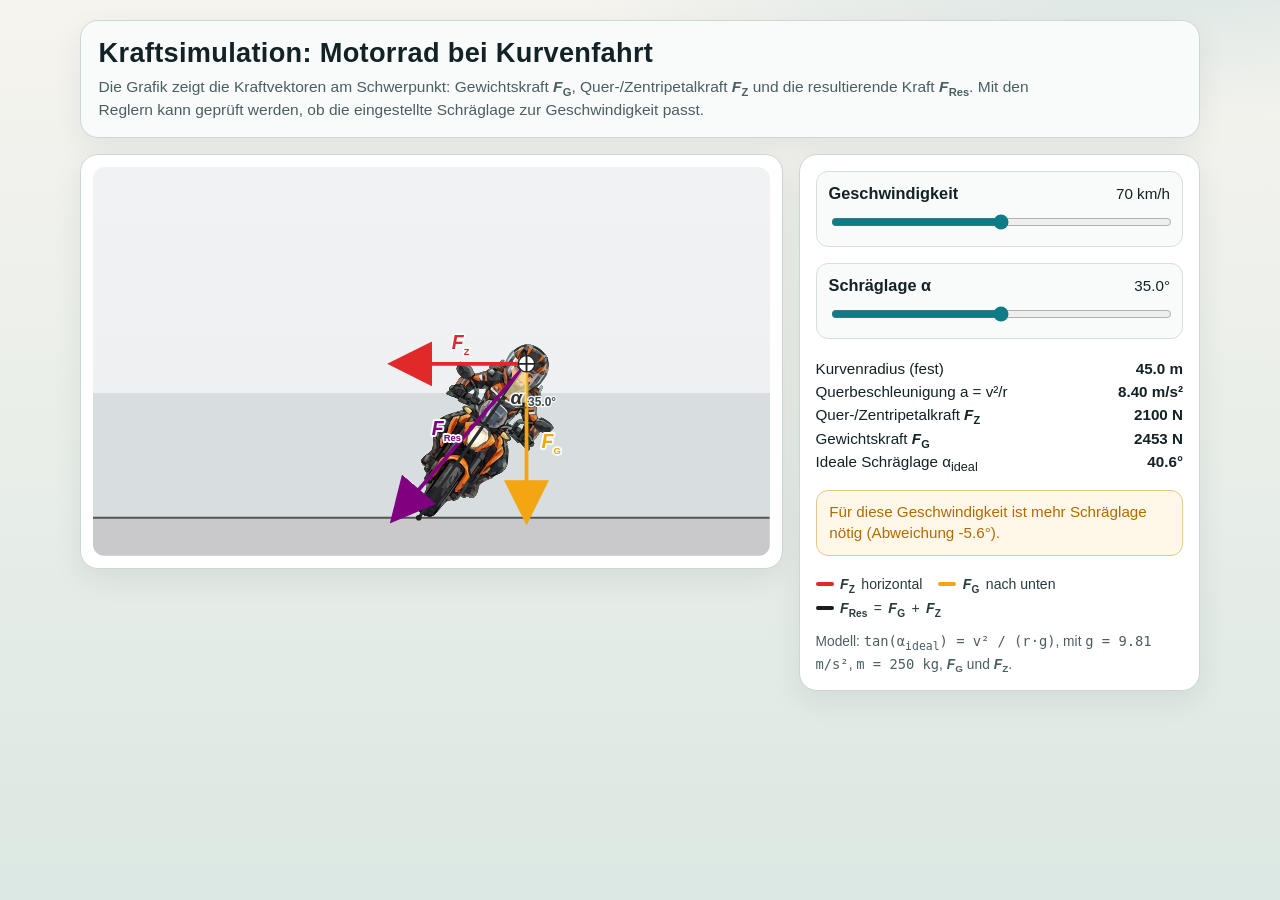
==== index.html @ 05901b91 "Improve force symbol notation and responsive subtitle width" ====
﻿<!doctype html>
<html lang="de">
<head>
  <meta charset="utf-8">
  <meta name="viewport" content="width=device-width, initial-scale=1">
  <title>Motorrad in der Kurve - Kraftsimulation</title>
  <style>
    :root {
      --bg-top: #f6f4ef;
      --bg-bottom: #dce8e3;
      --panel: #ffffff;
      --ink: #132225;
      --muted: #4b5e62;
      --accent: #0e7c86;
      --good: #1d7a36;
      --warn: #b36b00;
      --danger: #b3002d;
      --force-g: #f3a512;
      --force-z: #e12929;
      --force-r: #1c1c1c;
    }

    * {
      box-sizing: border-box;
    }

    body {
      margin: 0;
      min-height: 100vh;
      font-family: "Bahnschrift", "Trebuchet MS", "Segoe UI", sans-serif;
      color: var(--ink);
      background:
        radial-gradient(1200px 500px at 90% -20%, #bfd8d8 0%, transparent 60%),
        linear-gradient(180deg, var(--bg-top), var(--bg-bottom));
    }

    .page {
      max-width: 1160px;
      margin: 0 auto;
      padding: 1.25rem;
      display: grid;
      gap: 1rem;
    }

    .hero {
      background: #f8fbfa;
      border: 1px solid #c9d8d7;
      border-radius: 18px;
      padding: 1rem 1.1rem;
      box-shadow: 0 10px 30px rgba(12, 35, 44, 0.07);
    }

    h1 {
      margin: 0;
      font-weight: 700;
      letter-spacing: 0.3px;
      font-size: clamp(1.15rem, 2.2vw, 1.7rem);
    }

    .subtitle {
      margin: 0.45rem 0 0;
      color: var(--muted);
      font-size: 0.97rem;
      line-height: 1.45;
      max-width: min(100%, 112ch);
    }

    .layout {
      display: grid;
      gap: 1rem;
      grid-template-columns: minmax(0, 1.4fr) minmax(280px, 0.8fr);
      align-items: start;
    }

    .card {
      background: var(--panel);
      border: 1px solid #c9d8d7;
      border-radius: 18px;
      box-shadow: 0 10px 30px rgba(12, 35, 44, 0.08);
      overflow: hidden;
    }

    .sim-wrap {
      padding: 0.75rem;
    }

    svg {
      width: 100%;
      height: auto;
      display: block;
      border-radius: 12px;
      background: linear-gradient(180deg, #f1f2f4 0%, #eef0f2 58%, #d8dde0 58%, #d8dde0 100%);
    }

    .bike-image {
      pointer-events: none;
      image-rendering: auto;
    }

    .controls {
      padding: 1rem;
      display: grid;
      gap: 1rem;
    }

    .control {
      border: 1px solid #d4dfde;
      border-radius: 12px;
      padding: 0.75rem;
      background: #f8fbfa;
    }

    .label-line {
      display: flex;
      justify-content: space-between;
      gap: 0.5rem;
      align-items: baseline;
      font-size: 0.95rem;
      margin-bottom: 0.55rem;
    }

    .label-line strong {
      font-size: 1.02rem;
    }

    input[type="range"] {
      width: 100%;
      accent-color: var(--accent);
      cursor: pointer;
    }

    .facts {
      display: grid;
      gap: 0.4rem;
      margin-top: 0.3rem;
      font-size: 0.95rem;
    }

    .facts div {
      display: flex;
      justify-content: space-between;
      gap: 0.5rem;
    }

    .facts span:last-child {
      font-variant-numeric: tabular-nums;
      font-weight: 600;
    }

    .status {
      border-radius: 12px;
      padding: 0.7rem 0.8rem;
      border: 1px solid #ced9d8;
      background: #f9fbfa;
      font-size: 0.95rem;
      line-height: 1.35;
    }

    .status.good {
      border-color: #8dc29c;
      background: #ecf8f0;
      color: var(--good);
    }

    .status.warn {
      border-color: #e8c78a;
      background: #fff7e8;
      color: var(--warn);
    }

    .legend {
      display: flex;
      flex-wrap: wrap;
      gap: 0.55rem 1rem;
      font-size: 0.88rem;
      color: #2a3a3d;
      margin-top: 0.25rem;
    }

    .chip {
      display: inline-flex;
      align-items: center;
      gap: 0.4rem;
    }

    .force-symbol {
      font-style: italic;
      font-weight: 700;
      letter-spacing: 0.2px;
    }

    .force-symbol sub {
      font-size: 0.72em;
      vertical-align: -0.35em;
      line-height: 0;
      font-style: normal;
      letter-spacing: 0;
    }

    .line-dot {
      width: 18px;
      height: 4px;
      border-radius: 99px;
      display: inline-block;
    }

    .muted {
      color: var(--muted);
      font-size: 0.86rem;
      line-height: 1.35;
      margin: 0;
    }

    .vector-label {
      font-weight: 700;
      font-size: 31px;
      font-style: italic;
      paint-order: stroke fill;
      stroke: #f7fafb;
      stroke-width: 6;
      stroke-linejoin: round;
    }

    .vector-label tspan {
      font-size: 15px;
      font-style: normal;
      font-weight: 700;
    }

    .alpha-label {
      font-size: 30px;
      font-style: italic;
      font-weight: 700;
      fill: #2c3032;
      paint-order: stroke fill;
      stroke: #f7fafb;
      stroke-width: 5;
    }

    .alpha-value {
      font-size: 19px;
      fill: #37494d;
      font-weight: 700;
      paint-order: stroke fill;
      stroke: #f7fafb;
      stroke-width: 4;
    }

    @media (max-width: 980px) {
      .subtitle {
        max-width: 75ch;
      }

      .layout {
        grid-template-columns: 1fr;
      }
    }
  </style>
</head>
<body>
  <main class="page">
    <section class="hero">
      <h1>Kraftsimulation: Motorrad bei Kurvenfahrt</h1>
      <p class="subtitle">
        Die Grafik zeigt die Kraftvektoren am Schwerpunkt: Gewichtskraft <strong class="force-symbol">F<sub>G</sub></strong>, Quer-/Zentripetalkraft <strong class="force-symbol">F<sub>Z</sub></strong> und die resultierende Kraft <strong class="force-symbol">F<sub>Res</sub></strong>.
        Mit den Reglern kann geprüft werden, ob die eingestellte Schräglage zur Geschwindigkeit passt.
      </p>
    </section>

    <section class="layout">
      <article class="card sim-wrap" aria-label="Simulation">
        <svg id="simSvg" viewBox="-180 0 1080 620" role="img" aria-label="Motorrad mit Kraftpfeilen in der Kurve">
          <defs>
            <marker id="arrowRed" markerWidth="12" markerHeight="12" refX="10" refY="6" orient="auto">
              <path d="M0,0 L12,6 L0,12 Z" fill="#e12929"></path>
            </marker>
            <marker id="arrowOrange" markerWidth="12" markerHeight="12" refX="10" refY="6" orient="auto">
              <path d="M0,0 L12,6 L0,12 Z" fill="#f3a512"></path>
            </marker>
            <marker id="arrowBlack" markerWidth="12" markerHeight="12" refX="10" refY="6" orient="auto">
              <path d="M0,0 L12,6 L0,12 Z" fill="#800080"></path>
            </marker>
          </defs>

          <rect x="-180" y="560" width="1080" height="60" fill="#c9c9cc"></rect>
          <line x1="-180" y1="560" x2="900" y2="560" stroke="#555" stroke-width="3"></line>

          <g id="bike" transform="translate(340 560) rotate(25)">
            <image class="bike-image" href="bike.svg" x="-320" y="-349" width="640" height="349" preserveAspectRatio="xMidYMax meet"></image>
          </g>

          <line id="vertical" x1="440" y1="260" x2="440" y2="560" stroke="#333" stroke-width="2.3" stroke-dasharray="12 9"></line>
          <line id="bikeAxis" x1="440" y1="260" x2="340" y2="560" stroke="#2b2b2b" stroke-width="5"></line>

          <line id="fz" x1="440" y1="260" x2="320" y2="260" stroke="#e12929" stroke-width="6" marker-end="url(#arrowRed)"></line>
          <line id="fg" x1="440" y1="260" x2="440" y2="420" stroke="#f3a512" stroke-width="6" marker-end="url(#arrowOrange)"></line>
          <line id="fres" x1="440" y1="260" x2="320" y2="420" stroke="#800080" stroke-width="6" marker-end="url(#arrowBlack)"></line>

          <text id="labelFz" class="vector-label" text-anchor="middle" x="310" y="240" fill="#e12929">F<tspan baseline-shift="sub">Z</tspan></text>
          <text id="labelFg" class="vector-label" x="450" y="435" fill="#f3a512">F<tspan baseline-shift="sub">G</tspan></text>
          <text id="labelFr" class="vector-label" text-anchor="middle" x="315" y="432" fill="#800080">F<tspan baseline-shift="sub">Res</tspan></text>

          <path id="alphaSector" d="" fill="#f7e9a8" fill-opacity="0.68"></path>
          <path id="alphaArc" d="" fill="none" stroke="#555" stroke-width="2.5"></path>
          <text id="alphaText" class="alpha-label" x="455" y="320">α</text>
          <text id="alphaValueText" class="alpha-value" x="472" y="336">35.0°</text>

          <circle id="comOuter" cx="440" cy="260" r="13" fill="#fff" stroke="#222" stroke-width="2"></circle>
          <path id="comCross" d="M440 247 v26 M427 260 h26" stroke="#222" stroke-width="3"></path>

          <circle cx="340" cy="560" r="4.5" fill="#1f1f1f"></circle>
        </svg>
      </article>

      <aside class="card controls" aria-label="Steuerung">
        <div class="control">
          <div class="label-line">
            <strong>Geschwindigkeit</strong>
            <span id="speedValue">70 km/h</span>
          </div>
          <input id="speed" type="range" min="10" max="130" step="1" value="70" aria-label="Geschwindigkeit in Kilometer pro Stunde">
        </div>

        <div class="control">
          <div class="label-line">
            <strong>Schräglage α</strong>
            <span id="leanValue">35.0°</span>
          </div>
          <input id="lean" type="range" min="0" max="70" step="0.5" value="35" aria-label="Schräglage in Grad">
        </div>

        <div class="facts" aria-live="polite">
          <div><span>Kurvenradius (fest)</span><span id="radiusValue">45.0 m</span></div>
          <div><span>Querbeschleunigung a = v²/r</span><span id="aValue">0.00 m/s²</span></div>
          <div><span>Quer-/Zentripetalkraft <span class="force-symbol">F<sub>Z</sub></span></span><span id="fzValue">0 N</span></div>
          <div><span>Gewichtskraft <span class="force-symbol">F<sub>G</sub></span></span><span id="fgValue">0 N</span></div>
          <div><span>Ideale Schräglage α<sub>ideal</sub></span><span id="idealValue">0.0°</span></div>
        </div>

        <div id="status" class="status warn"></div>

        <div class="legend" aria-hidden="true">
          <span class="chip"><span class="line-dot" style="background: var(--force-z)"></span><span class="force-symbol">F<sub>Z</sub></span> horizontal</span>
          <span class="chip"><span class="line-dot" style="background: var(--force-g)"></span><span class="force-symbol">F<sub>G</sub></span> nach unten</span>
          <span class="chip"><span class="line-dot" style="background: var(--force-r)"></span><span class="force-symbol">F<sub>Res</sub></span> = <span class="force-symbol">F<sub>G</sub></span> + <span class="force-symbol">F<sub>Z</sub></span></span>
        </div>

        <p class="muted">Modell: <code>tan(α<sub>ideal</sub>) = v² / (r·g)</code>, mit <code>g = 9.81 m/s²</code>, <code>m = 250 kg</code>, <span class="force-symbol">F<sub>G</sub></span> und <span class="force-symbol">F<sub>Z</sub></span>.</p>
      </aside>
    </section>
  </main>

  <script>
    const g = 9.81;
    const mass = 250;
    const radius = 45;
    const contactX = 340;
    const contactY = 560;
    const comDistance = 300;

    const speed = document.getElementById("speed");
    const lean = document.getElementById("lean");

    const speedValue = document.getElementById("speedValue");
    const leanValue = document.getElementById("leanValue");
    const radiusValue = document.getElementById("radiusValue");
    const aValue = document.getElementById("aValue");
    const fzValue = document.getElementById("fzValue");
    const fgValue = document.getElementById("fgValue");
    const idealValue = document.getElementById("idealValue");
    const status = document.getElementById("status");

    const bike = document.getElementById("bike");
    const vertical = document.getElementById("vertical");
    const bikeAxis = document.getElementById("bikeAxis");
    const alphaSector = document.getElementById("alphaSector");
    const alphaArc = document.getElementById("alphaArc");
    const alphaText = document.getElementById("alphaText");
    const alphaValueText = document.getElementById("alphaValueText");

    const fzLine = document.getElementById("fz");
    const fgLine = document.getElementById("fg");
    const frLine = document.getElementById("fres");

    const labelFz = document.getElementById("labelFz");
    const labelFg = document.getElementById("labelFg");
    const labelFr = document.getElementById("labelFr");

    const comOuter = document.getElementById("comOuter");
    const comCross = document.getElementById("comCross");

    function setLine(el, x1, y1, x2, y2) {
      el.setAttribute("x1", x1.toFixed(2));
      el.setAttribute("y1", y1.toFixed(2));
      el.setAttribute("x2", x2.toFixed(2));
      el.setAttribute("y2", y2.toFixed(2));
    }

    function setCom(x, y) {
      comOuter.setAttribute("cx", x.toFixed(2));
      comOuter.setAttribute("cy", y.toFixed(2));
      comCross.setAttribute("d", `M${(x).toFixed(2)} ${(y - 13).toFixed(2)} v26 M${(x - 13).toFixed(2)} ${(y).toFixed(2)} h26`);
    }

    function setArc(cx, cy, radiusPx, startAngle, endAngle) {
      const x1 = cx + radiusPx * Math.cos(startAngle);
      const y1 = cy + radiusPx * Math.sin(startAngle);
      const x2 = cx + radiusPx * Math.cos(endAngle);
      const y2 = cy + radiusPx * Math.sin(endAngle);
      const largeArcFlag = Math.abs(endAngle - startAngle) > Math.PI ? 1 : 0;
      const sweepFlag = endAngle > startAngle ? 1 : 0;
      alphaArc.setAttribute("d", `M ${x1.toFixed(2)} ${y1.toFixed(2)} A ${radiusPx} ${radiusPx} 0 ${largeArcFlag} ${sweepFlag} ${x2.toFixed(2)} ${y2.toFixed(2)}`);
    }

    function setSector(cx, cy, radiusPx, startAngle, endAngle) {
      const x1 = cx + radiusPx * Math.cos(startAngle);
      const y1 = cy + radiusPx * Math.sin(startAngle);
      const x2 = cx + radiusPx * Math.cos(endAngle);
      const y2 = cy + radiusPx * Math.sin(endAngle);
      const largeArcFlag = Math.abs(endAngle - startAngle) > Math.PI ? 1 : 0;
      const sweepFlag = endAngle > startAngle ? 1 : 0;
      alphaSector.setAttribute("d", `M ${cx.toFixed(2)} ${cy.toFixed(2)} L ${x1.toFixed(2)} ${y1.toFixed(2)} A ${radiusPx} ${radiusPx} 0 ${largeArcFlag} ${sweepFlag} ${x2.toFixed(2)} ${y2.toFixed(2)} Z`);
    }

    function update() {
      const speedKmh = Number(speed.value);
      const alphaDeg = Number(lean.value);
      const v = speedKmh / 3.6;
      const alphaRad = alphaDeg * Math.PI / 180;

      const aSide = (v * v) / radius;
      const fz = mass * aSide;
      const fg = mass * g;
      const ratio = aSide / g;

      const idealRad = Math.atan(ratio);
      const idealDeg = idealRad * 180 / Math.PI;
      const diff = alphaDeg - idealDeg;

      const comX = contactX + Math.sin(alphaRad) * comDistance;
      const comY = contactY - Math.cos(alphaRad) * comDistance;

      bike.setAttribute("transform", `translate(${contactX} ${contactY}) rotate(${alphaDeg.toFixed(2)})`);

      setLine(vertical, comX, comY, comX, contactY);
      setLine(bikeAxis, comX, comY, contactX, contactY);

      const startAngle = Math.PI / 2;
      const endAngle = Math.PI / 2 + alphaRad;
      const arcRadius = alphaDeg < 14 ? 88 : 70;
      const textRadius = alphaDeg < 12 ? arcRadius + 10 : arcRadius - 12;
      const midAngle = startAngle + alphaRad / 2;
      let alphaX = comX + textRadius * Math.cos(midAngle);
      let alphaY = comY + textRadius * Math.sin(midAngle);

      setSector(comX, comY, arcRadius - 8, startAngle, endAngle);
      setArc(comX, comY, arcRadius, startAngle, endAngle);
      if (alphaDeg < 6) {
        alphaX = comX + 52;
        alphaY = comY + 70;
      }
      alphaText.setAttribute("x", (alphaX - 8).toFixed(2));
      alphaText.setAttribute("y", (alphaY + 8).toFixed(2));
      alphaValueText.setAttribute("x", (alphaX + 20).toFixed(2));
      alphaValueText.setAttribute("y", (alphaY + 12).toFixed(2));
      alphaValueText.textContent = `${alphaDeg.toFixed(1)}°`;

      const lenGToGround = contactY - comY;
      const lenZ = lenGToGround * ratio;
      const endZx = comX - lenZ;
      const endZy = comY;
      const endGx = comX;
      const endGy = contactY;
      const endRx = comX - lenZ;
      const endRy = contactY;

      setLine(fzLine, comX, comY, endZx, endZy);
      setLine(fgLine, comX, comY, endGx, endGy);
      setLine(frLine, comX, comY, endRx, endRy);

      const midZx = (comX + endZx) / 2;
      const midGy = (comY + endGy) / 2;
      const midRx = (comX + endRx) / 2;
      const midRy = (comY + endRy) / 2;
      const vecRx = endRx - comX;
      const vecRy = endRy - comY;
      const vecRLen = Math.hypot(vecRx, vecRy) || 1;
      const normRx = -vecRy / vecRLen;
      const normRy = vecRx / vecRLen;

      labelFz.setAttribute("x", (midZx).toFixed(2));
      labelFz.setAttribute("y", (endZy - 24).toFixed(2));
      labelFg.setAttribute("x", (endGx + 24).toFixed(2));
      labelFg.setAttribute("y", (midGy + 12).toFixed(2));
      labelFr.setAttribute("x", (midRx + normRx * 30).toFixed(2));
      labelFr.setAttribute("y", (midRy + normRy * 30 + 11).toFixed(2));

      setCom(comX, comY);

      speedValue.textContent = `${speedKmh.toFixed(0)} km/h`;
      leanValue.textContent = `${alphaDeg.toFixed(1)}°`;
      radiusValue.textContent = `${radius.toFixed(1)} m`;
      aValue.textContent = `${aSide.toFixed(2)} m/s²`;
      fzValue.textContent = `${fz.toFixed(0)} N`;
      fgValue.textContent = `${fg.toFixed(0)} N`;
      idealValue.textContent = `${idealDeg.toFixed(1)}°`;

      if (Math.abs(diff) <= 2) {
        status.className = "status good";
        status.textContent = `Nahe am Gleichgewicht: α stimmt gut mit α_ideal überein (Abweichung ${diff.toFixed(1)}°).`;
      } else if (diff > 2) {
        status.className = "status warn";
        status.textContent = `Motorrad ist stärker geneigt als für diese Geschwindigkeit nötig (Abweichung +${diff.toFixed(1)}°).`;
      } else {
        status.className = "status warn";
        status.textContent = `Für diese Geschwindigkeit ist mehr Schräglage nötig (Abweichung ${diff.toFixed(1)}°).`;
      }
    }

    speed.addEventListener("input", update);
    lean.addEventListener("input", update);
    update();
  </script>
</body>
</html>
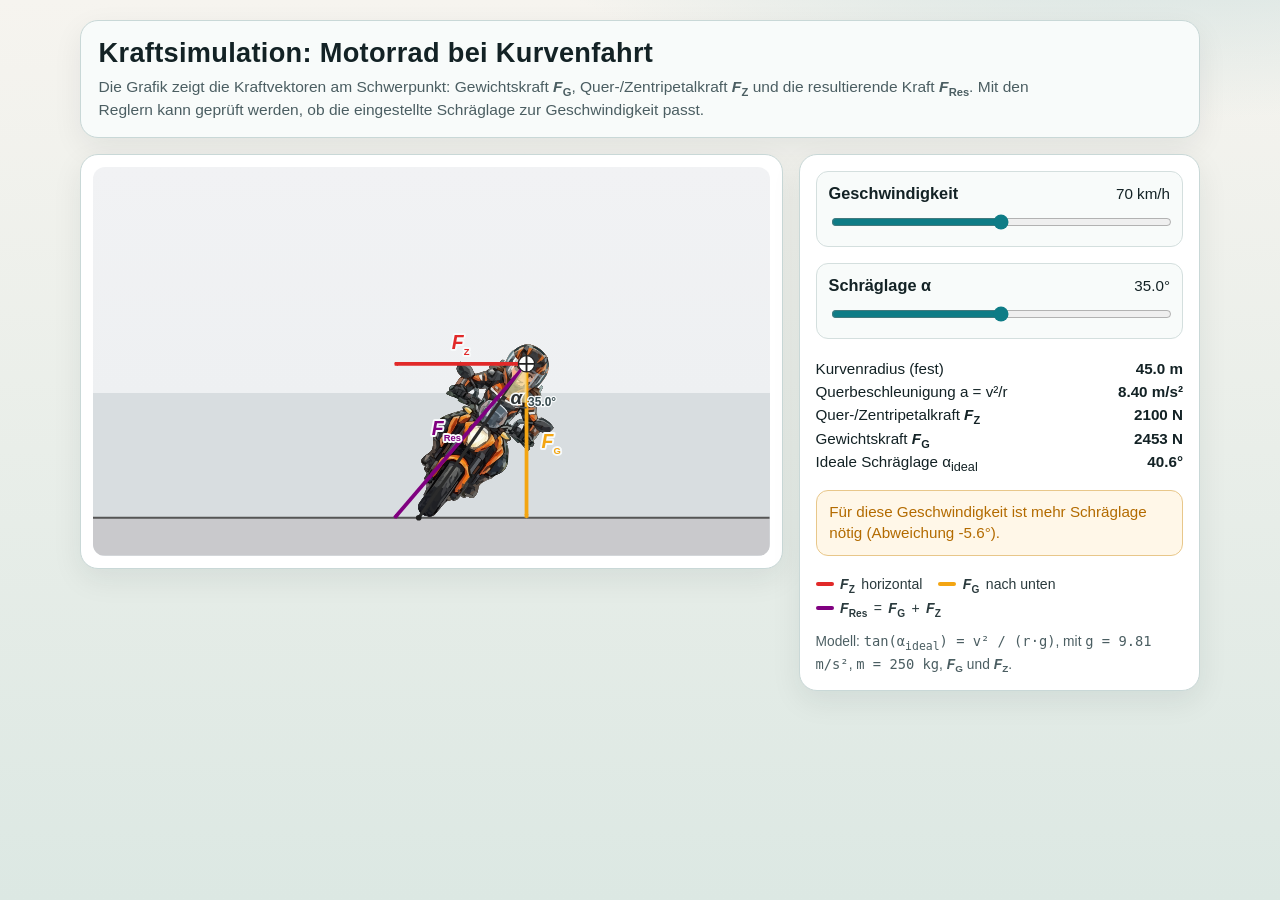
==== commit 9ae3e76d: "Reduce vector arrowhead size for better visibility" ====
--- a/index.html
+++ b/index.html
@@ -17,7 +17,7 @@
       --danger: #b3002d;
       --force-g: #f3a512;
       --force-z: #e12929;
-      --force-r: #1c1c1c;
+      --force-r: #800080;
     }
 
     * {
@@ -271,14 +271,14 @@
       <article class="card sim-wrap" aria-label="Simulation">
         <svg id="simSvg" viewBox="-180 0 1080 620" role="img" aria-label="Motorrad mit Kraftpfeilen in der Kurve">
           <defs>
-            <marker id="arrowRed" markerWidth="12" markerHeight="12" refX="10" refY="6" orient="auto">
-              <path d="M0,0 L12,6 L0,12 Z" fill="#e12929"></path>
+            <marker id="arrowRed" markerWidth="7" markerHeight="7" refX="5.6" refY="3.5" orient="auto" markerUnits="userSpaceOnUse">
+              <path d="M0,0 L7,3.5 L0,7 Z" fill="#e12929"></path>
             </marker>
-            <marker id="arrowOrange" markerWidth="12" markerHeight="12" refX="10" refY="6" orient="auto">
-              <path d="M0,0 L12,6 L0,12 Z" fill="#f3a512"></path>
+            <marker id="arrowOrange" markerWidth="7" markerHeight="7" refX="5.6" refY="3.5" orient="auto" markerUnits="userSpaceOnUse">
+              <path d="M0,0 L7,3.5 L0,7 Z" fill="#f3a512"></path>
             </marker>
-            <marker id="arrowBlack" markerWidth="12" markerHeight="12" refX="10" refY="6" orient="auto">
-              <path d="M0,0 L12,6 L0,12 Z" fill="#800080"></path>
+            <marker id="arrowBlack" markerWidth="7" markerHeight="7" refX="5.6" refY="3.5" orient="auto" markerUnits="userSpaceOnUse">
+              <path d="M0,0 L7,3.5 L0,7 Z" fill="#800080"></path>
             </marker>
           </defs>
 
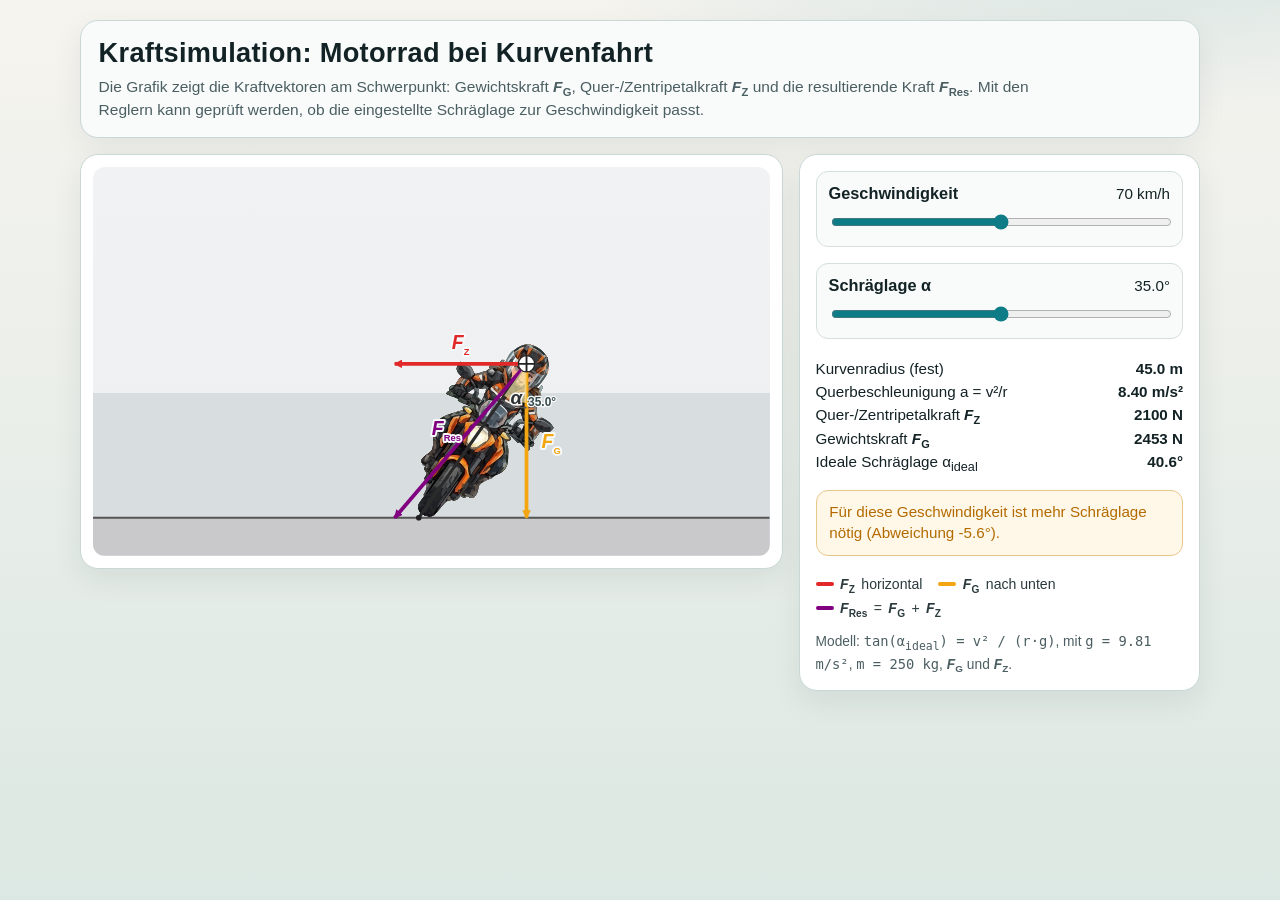
==== commit dd423c05: "Tune arrowheads to medium visible size" ====
--- a/index.html
+++ b/index.html
@@ -271,14 +271,14 @@
       <article class="card sim-wrap" aria-label="Simulation">
         <svg id="simSvg" viewBox="-180 0 1080 620" role="img" aria-label="Motorrad mit Kraftpfeilen in der Kurve">
           <defs>
-            <marker id="arrowRed" markerWidth="7" markerHeight="7" refX="5.6" refY="3.5" orient="auto" markerUnits="userSpaceOnUse">
-              <path d="M0,0 L7,3.5 L0,7 Z" fill="#e12929"></path>
+            <marker id="arrowRed" markerWidth="2.3" markerHeight="2.3" refX="2.0" refY="1.15" orient="auto">
+              <path d="M0,0 L2.3,1.15 L0,2.3 Z" fill="#e12929"></path>
             </marker>
-            <marker id="arrowOrange" markerWidth="7" markerHeight="7" refX="5.6" refY="3.5" orient="auto" markerUnits="userSpaceOnUse">
-              <path d="M0,0 L7,3.5 L0,7 Z" fill="#f3a512"></path>
+            <marker id="arrowOrange" markerWidth="2.3" markerHeight="2.3" refX="2.0" refY="1.15" orient="auto">
+              <path d="M0,0 L2.3,1.15 L0,2.3 Z" fill="#f3a512"></path>
             </marker>
-            <marker id="arrowBlack" markerWidth="7" markerHeight="7" refX="5.6" refY="3.5" orient="auto" markerUnits="userSpaceOnUse">
-              <path d="M0,0 L7,3.5 L0,7 Z" fill="#800080"></path>
+            <marker id="arrowBlack" markerWidth="2.3" markerHeight="2.3" refX="2.0" refY="1.15" orient="auto">
+              <path d="M0,0 L2.3,1.15 L0,2.3 Z" fill="#800080"></path>
             </marker>
           </defs>
 
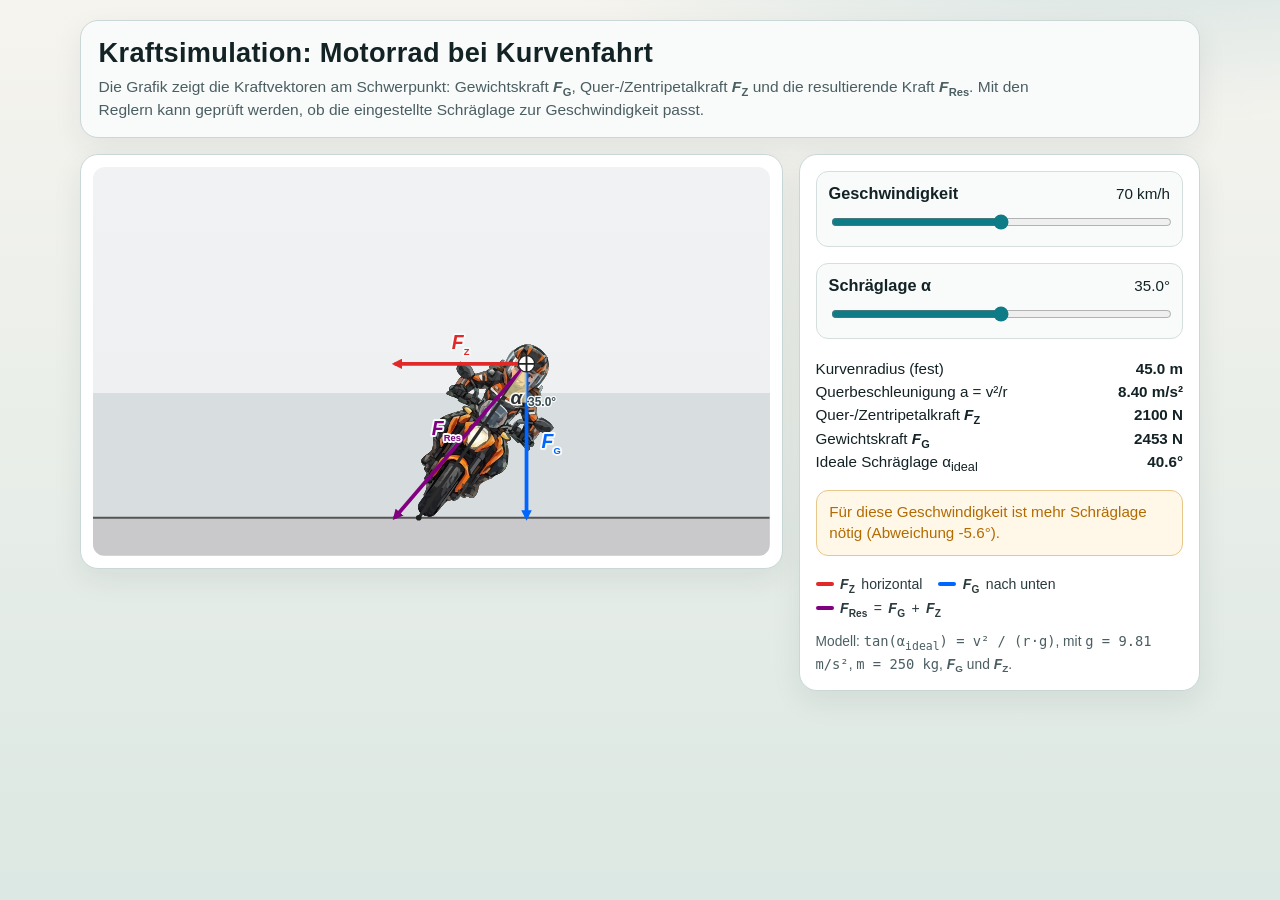
==== commit 463d2bd9: "Pfeilgrößen angepasst" ====
--- a/index.html
+++ b/index.html
@@ -15,7 +15,7 @@
       --good: #1d7a36;
       --warn: #b36b00;
       --danger: #b3002d;
-      --force-g: #f3a512;
+      --force-g: #0066ff;
       --force-z: #e12929;
       --force-r: #800080;
     }
@@ -271,14 +271,14 @@
       <article class="card sim-wrap" aria-label="Simulation">
         <svg id="simSvg" viewBox="-180 0 1080 620" role="img" aria-label="Motorrad mit Kraftpfeilen in der Kurve">
           <defs>
-            <marker id="arrowRed" markerWidth="2.3" markerHeight="2.3" refX="2.0" refY="1.15" orient="auto">
-              <path d="M0,0 L2.3,1.15 L0,2.3 Z" fill="#e12929"></path>
+            <marker id="arrowRed" markerWidth="2.8" markerHeight="2.8" refX="2.0" refY="1.4" orient="auto">
+              <path d="M0,0 L2.8,1.4 L0,2.8 Z" fill="#e12929"></path>
             </marker>
-            <marker id="arrowOrange" markerWidth="2.3" markerHeight="2.3" refX="2.0" refY="1.15" orient="auto">
-              <path d="M0,0 L2.3,1.15 L0,2.3 Z" fill="#f3a512"></path>
+            <marker id="arrowOrange" markerWidth="2.8" markerHeight="2.8" refX="2.0" refY="1.4" orient="auto">
+              <path d="M0,0 L2.8,1.4 L0,2.8 Z" fill="#0066ff"></path>
             </marker>
-            <marker id="arrowBlack" markerWidth="2.3" markerHeight="2.3" refX="2.0" refY="1.15" orient="auto">
-              <path d="M0,0 L2.3,1.15 L0,2.3 Z" fill="#800080"></path>
+            <marker id="arrowBlack" markerWidth="2.8" markerHeight="2.8" refX="2.0" refY="1.4" orient="auto">
+              <path d="M0,0 L2.8,1.4 L0,2.8 Z" fill="#800080"></path>
             </marker>
           </defs>
 
@@ -293,11 +293,11 @@
           <line id="bikeAxis" x1="440" y1="260" x2="340" y2="560" stroke="#2b2b2b" stroke-width="5"></line>
 
           <line id="fz" x1="440" y1="260" x2="320" y2="260" stroke="#e12929" stroke-width="6" marker-end="url(#arrowRed)"></line>
-          <line id="fg" x1="440" y1="260" x2="440" y2="420" stroke="#f3a512" stroke-width="6" marker-end="url(#arrowOrange)"></line>
+          <line id="fg" x1="440" y1="260" x2="440" y2="420" stroke="#0066ff" stroke-width="6" marker-end="url(#arrowOrange)"></line>
           <line id="fres" x1="440" y1="260" x2="320" y2="420" stroke="#800080" stroke-width="6" marker-end="url(#arrowBlack)"></line>
 
           <text id="labelFz" class="vector-label" text-anchor="middle" x="310" y="240" fill="#e12929">F<tspan baseline-shift="sub">Z</tspan></text>
-          <text id="labelFg" class="vector-label" x="450" y="435" fill="#f3a512">F<tspan baseline-shift="sub">G</tspan></text>
+          <text id="labelFg" class="vector-label" x="450" y="435" fill="#0066ff">F<tspan baseline-shift="sub">G</tspan></text>
           <text id="labelFr" class="vector-label" text-anchor="middle" x="315" y="432" fill="#800080">F<tspan baseline-shift="sub">Res</tspan></text>
 
           <path id="alphaSector" d="" fill="#f7e9a8" fill-opacity="0.68"></path>
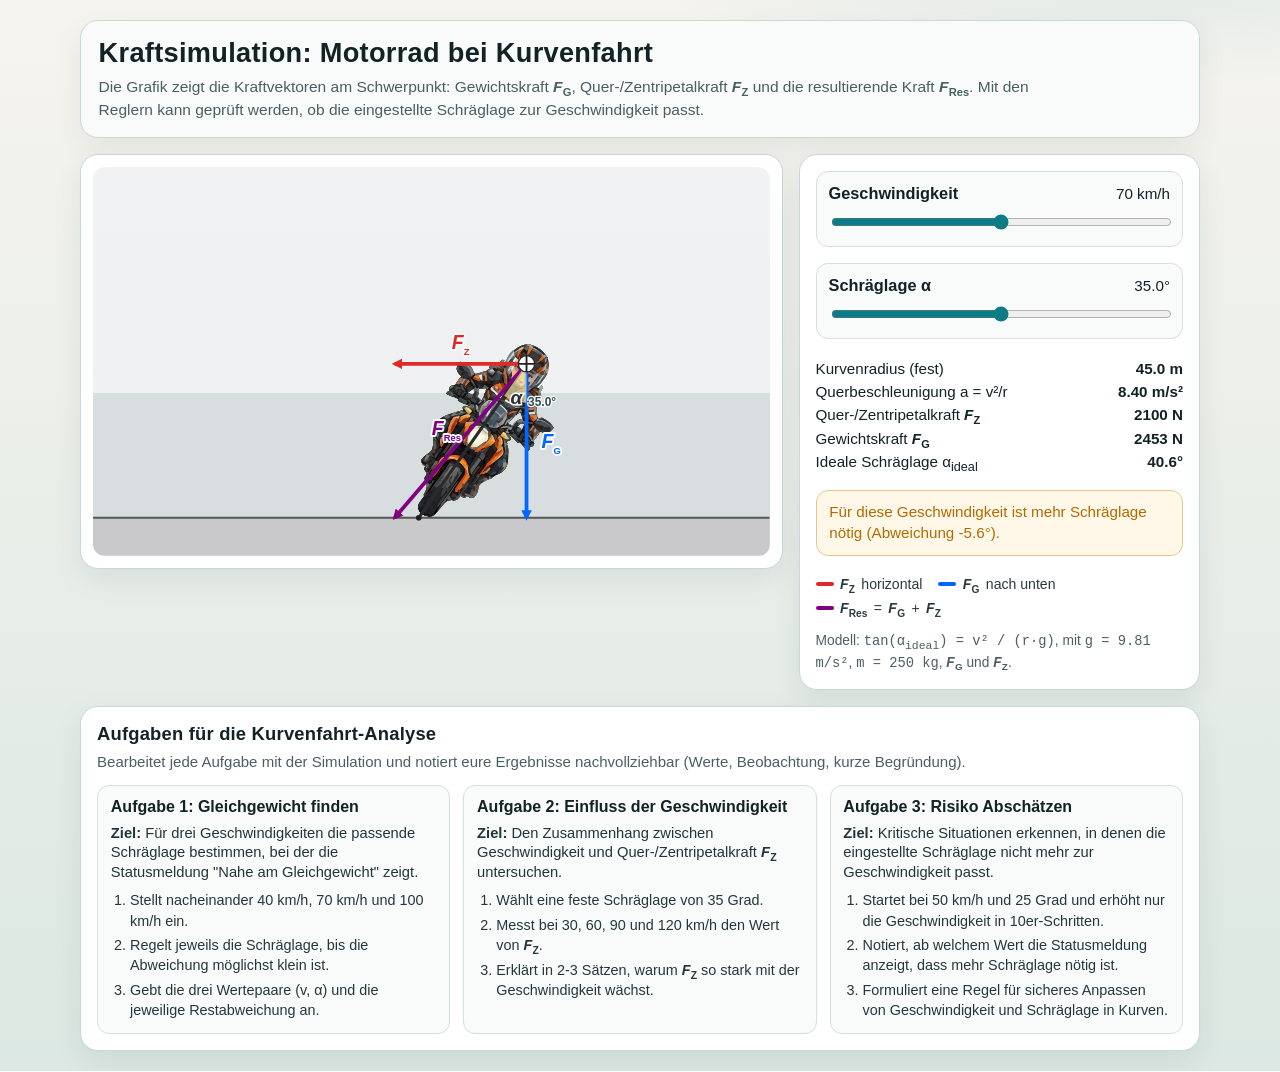
==== commit 4dd0e6d0: "Add classroom tasks section with clear learning goals" ====
--- a/index.html
+++ b/index.html
@@ -246,12 +246,74 @@
       stroke-width: 4;
     }
 
+    .tasks {
+      background: var(--panel);
+      border: 1px solid #c9d8d7;
+      border-radius: 18px;
+      box-shadow: 0 10px 30px rgba(12, 35, 44, 0.08);
+      padding: 1rem;
+    }
+
+    .tasks h2 {
+      margin: 0;
+      font-size: 1.15rem;
+      letter-spacing: 0.2px;
+    }
+
+    .tasks-intro {
+      margin: 0.35rem 0 0.8rem;
+      color: var(--muted);
+      font-size: 0.94rem;
+      line-height: 1.4;
+    }
+
+    .task-grid {
+      display: grid;
+      gap: 0.8rem;
+      grid-template-columns: repeat(3, minmax(0, 1fr));
+    }
+
+    .task-item {
+      border: 1px solid #d4dfde;
+      border-radius: 12px;
+      background: #f8fbfa;
+      padding: 0.8rem;
+    }
+
+    .task-item h3 {
+      margin: 0 0 0.45rem;
+      font-size: 1rem;
+    }
+
+    .task-goal {
+      margin: 0 0 0.45rem;
+      font-size: 0.92rem;
+      line-height: 1.35;
+      color: #223539;
+    }
+
+    .task-item ol {
+      margin: 0;
+      padding-left: 1.2rem;
+      font-size: 0.9rem;
+      line-height: 1.4;
+      color: #25373c;
+    }
+
+    .task-item li + li {
+      margin-top: 0.28rem;
+    }
+
     @media (max-width: 980px) {
       .subtitle {
         max-width: 75ch;
       }
 
       .layout {
+        grid-template-columns: 1fr;
+      }
+
+      .task-grid {
         grid-template-columns: 1fr;
       }
     }
@@ -348,6 +410,43 @@
         <p class="muted">Modell: <code>tan(α<sub>ideal</sub>) = v² / (r·g)</code>, mit <code>g = 9.81 m/s²</code>, <code>m = 250 kg</code>, <span class="force-symbol">F<sub>G</sub></span> und <span class="force-symbol">F<sub>Z</sub></span>.</p>
       </aside>
     </section>
+
+    <section class="tasks" aria-label="Aufgaben für den Unterricht">
+      <h2>Aufgaben für die Kurvenfahrt-Analyse</h2>
+      <p class="tasks-intro">Bearbeitet jede Aufgabe mit der Simulation und notiert eure Ergebnisse nachvollziehbar (Werte, Beobachtung, kurze Begründung).</p>
+
+      <div class="task-grid">
+        <article class="task-item">
+          <h3>Aufgabe 1: Gleichgewicht finden</h3>
+          <p class="task-goal"><strong>Ziel:</strong> Für drei Geschwindigkeiten die passende Schräglage bestimmen, bei der die Statusmeldung "Nahe am Gleichgewicht" zeigt.</p>
+          <ol>
+            <li>Stellt nacheinander 40 km/h, 70 km/h und 100 km/h ein.</li>
+            <li>Regelt jeweils die Schräglage, bis die Abweichung möglichst klein ist.</li>
+            <li>Gebt die drei Wertepaare (v, α) und die jeweilige Restabweichung an.</li>
+          </ol>
+        </article>
+
+        <article class="task-item">
+          <h3>Aufgabe 2: Einfluss der Geschwindigkeit</h3>
+          <p class="task-goal"><strong>Ziel:</strong> Den Zusammenhang zwischen Geschwindigkeit und Quer-/Zentripetalkraft <span class="force-symbol">F<sub>Z</sub></span> untersuchen.</p>
+          <ol>
+            <li>Wählt eine feste Schräglage von 35 Grad.</li>
+            <li>Messt bei 30, 60, 90 und 120 km/h den Wert von <span class="force-symbol">F<sub>Z</sub></span>.</li>
+            <li>Erklärt in 2-3 Sätzen, warum <span class="force-symbol">F<sub>Z</sub></span> so stark mit der Geschwindigkeit wächst.</li>
+          </ol>
+        </article>
+
+        <article class="task-item">
+          <h3>Aufgabe 3: Risiko Abschätzen</h3>
+          <p class="task-goal"><strong>Ziel:</strong> Kritische Situationen erkennen, in denen die eingestellte Schräglage nicht mehr zur Geschwindigkeit passt.</p>
+          <ol>
+            <li>Startet bei 50 km/h und 25 Grad und erhöht nur die Geschwindigkeit in 10er-Schritten.</li>
+            <li>Notiert, ab welchem Wert die Statusmeldung anzeigt, dass mehr Schräglage nötig ist.</li>
+            <li>Formuliert eine Regel für sicheres Anpassen von Geschwindigkeit und Schräglage in Kurven.</li>
+          </ol>
+        </article>
+      </div>
+    </section>
   </main>
 
   <script>
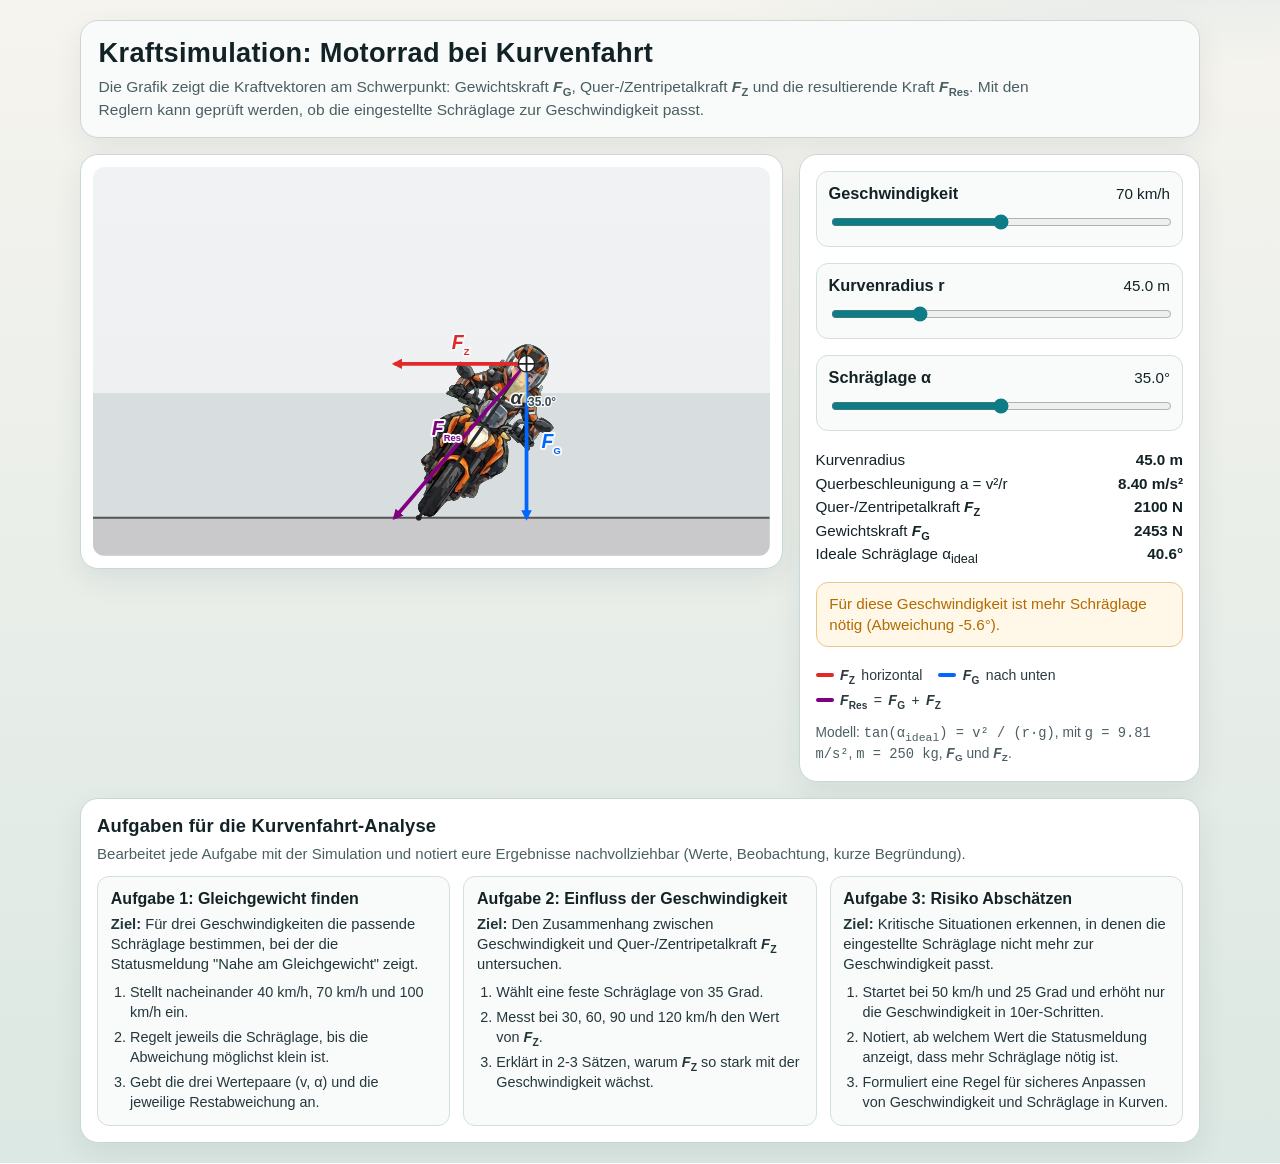
==== commit 2236a999: "Add adjustable curve radius slider to simulation controls" ====
--- a/index.html
+++ b/index.html
@@ -385,6 +385,14 @@
 
         <div class="control">
           <div class="label-line">
+            <strong>Kurvenradius r</strong>
+            <span id="radiusSliderValue">45.0 m</span>
+          </div>
+          <input id="radius" type="range" min="20" max="120" step="1" value="45" aria-label="Kurvenradius in Meter">
+        </div>
+
+        <div class="control">
+          <div class="label-line">
             <strong>Schräglage α</strong>
             <span id="leanValue">35.0°</span>
           </div>
@@ -392,7 +400,7 @@
         </div>
 
         <div class="facts" aria-live="polite">
-          <div><span>Kurvenradius (fest)</span><span id="radiusValue">45.0 m</span></div>
+          <div><span>Kurvenradius</span><span id="radiusValue">45.0 m</span></div>
           <div><span>Querbeschleunigung a = v²/r</span><span id="aValue">0.00 m/s²</span></div>
           <div><span>Quer-/Zentripetalkraft <span class="force-symbol">F<sub>Z</sub></span></span><span id="fzValue">0 N</span></div>
           <div><span>Gewichtskraft <span class="force-symbol">F<sub>G</sub></span></span><span id="fgValue">0 N</span></div>
@@ -452,15 +460,16 @@
   <script>
     const g = 9.81;
     const mass = 250;
-    const radius = 45;
     const contactX = 340;
     const contactY = 560;
     const comDistance = 300;
 
     const speed = document.getElementById("speed");
+    const radiusSlider = document.getElementById("radius");
     const lean = document.getElementById("lean");
 
     const speedValue = document.getElementById("speedValue");
+    const radiusSliderValue = document.getElementById("radiusSliderValue");
     const leanValue = document.getElementById("leanValue");
     const radiusValue = document.getElementById("radiusValue");
     const aValue = document.getElementById("aValue");
@@ -523,6 +532,7 @@
 
     function update() {
       const speedKmh = Number(speed.value);
+      const radius = Number(radiusSlider.value);
       const alphaDeg = Number(lean.value);
       const v = speedKmh / 3.6;
       const alphaRad = alphaDeg * Math.PI / 180;
@@ -597,6 +607,7 @@
       setCom(comX, comY);
 
       speedValue.textContent = `${speedKmh.toFixed(0)} km/h`;
+      radiusSliderValue.textContent = `${radius.toFixed(1)} m`;
       leanValue.textContent = `${alphaDeg.toFixed(1)}°`;
       radiusValue.textContent = `${radius.toFixed(1)} m`;
       aValue.textContent = `${aSide.toFixed(2)} m/s²`;
@@ -617,6 +628,7 @@
     }
 
     speed.addEventListener("input", update);
+    radiusSlider.addEventListener("input", update);
     lean.addEventListener("input", update);
     update();
   </script>
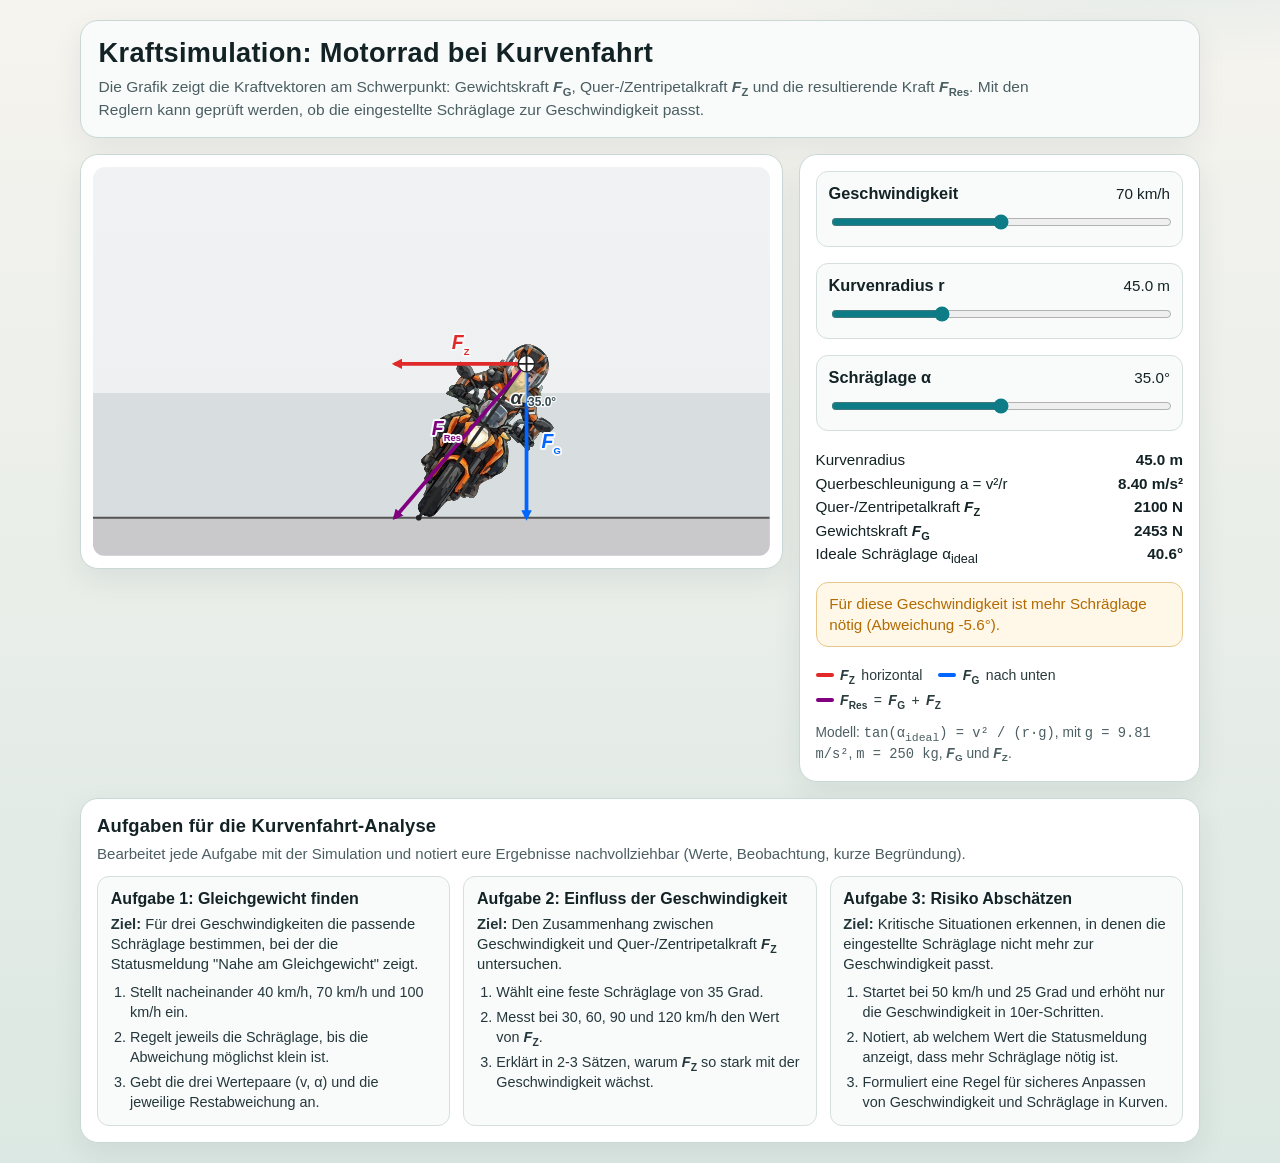
==== commit 9e012167: "Lower minimum curve radius to 10 m" ====
--- a/index.html
+++ b/index.html
@@ -388,7 +388,7 @@
             <strong>Kurvenradius r</strong>
             <span id="radiusSliderValue">45.0 m</span>
           </div>
-          <input id="radius" type="range" min="20" max="120" step="1" value="45" aria-label="Kurvenradius in Meter">
+          <input id="radius" type="range" min="10" max="120" step="1" value="45" aria-label="Kurvenradius in Meter">
         </div>
 
         <div class="control">
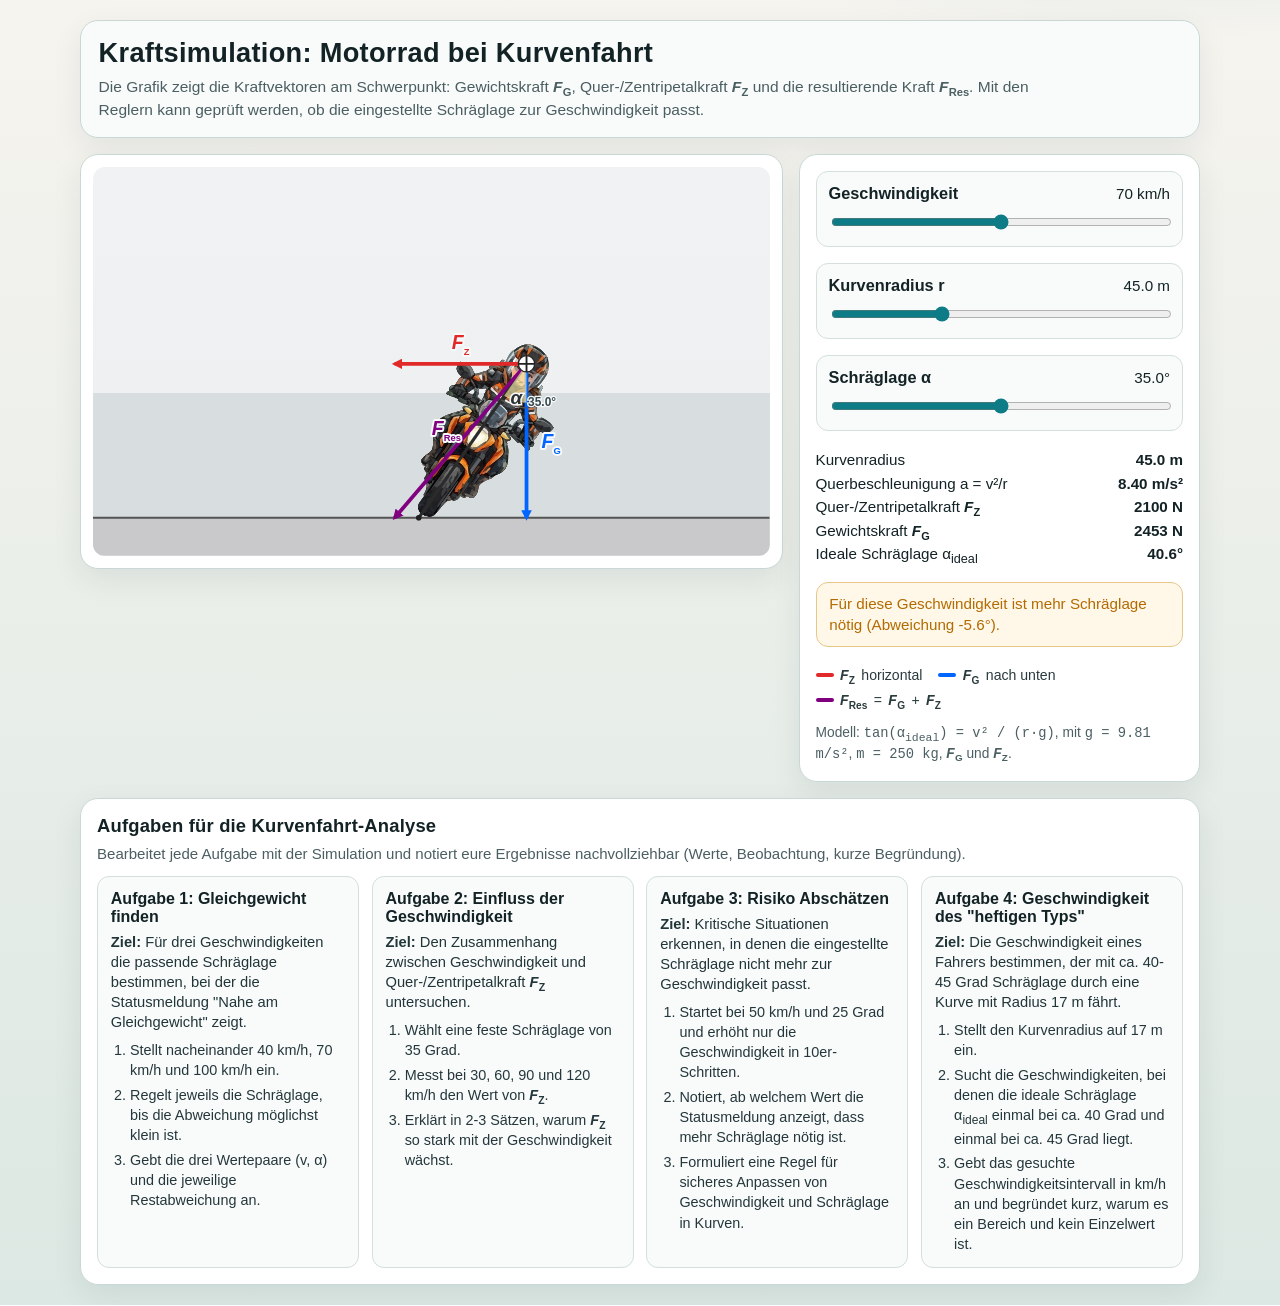
==== commit f2c0a077: "Add fourth classroom task for 17 m radius speed estimate" ====
--- a/index.html
+++ b/index.html
@@ -270,7 +270,7 @@
     .task-grid {
       display: grid;
       gap: 0.8rem;
-      grid-template-columns: repeat(3, minmax(0, 1fr));
+      grid-template-columns: repeat(auto-fit, minmax(250px, 1fr));
     }
 
     .task-item {
@@ -453,6 +453,16 @@
             <li>Formuliert eine Regel für sicheres Anpassen von Geschwindigkeit und Schräglage in Kurven.</li>
           </ol>
         </article>
+
+        <article class="task-item">
+          <h3>Aufgabe 4: Geschwindigkeit des "heftigen Typs"</h3>
+          <p class="task-goal"><strong>Ziel:</strong> Die Geschwindigkeit eines Fahrers bestimmen, der mit ca. 40-45 Grad Schräglage durch eine Kurve mit Radius 17 m fährt.</p>
+          <ol>
+            <li>Stellt den Kurvenradius auf 17 m ein.</li>
+            <li>Sucht die Geschwindigkeiten, bei denen die ideale Schräglage α<sub>ideal</sub> einmal bei ca. 40 Grad und einmal bei ca. 45 Grad liegt.</li>
+            <li>Gebt das gesuchte Geschwindigkeitsintervall in km/h an und begründet kurz, warum es ein Bereich und kein Einzelwert ist.</li>
+          </ol>
+        </article>
       </div>
     </section>
   </main>
